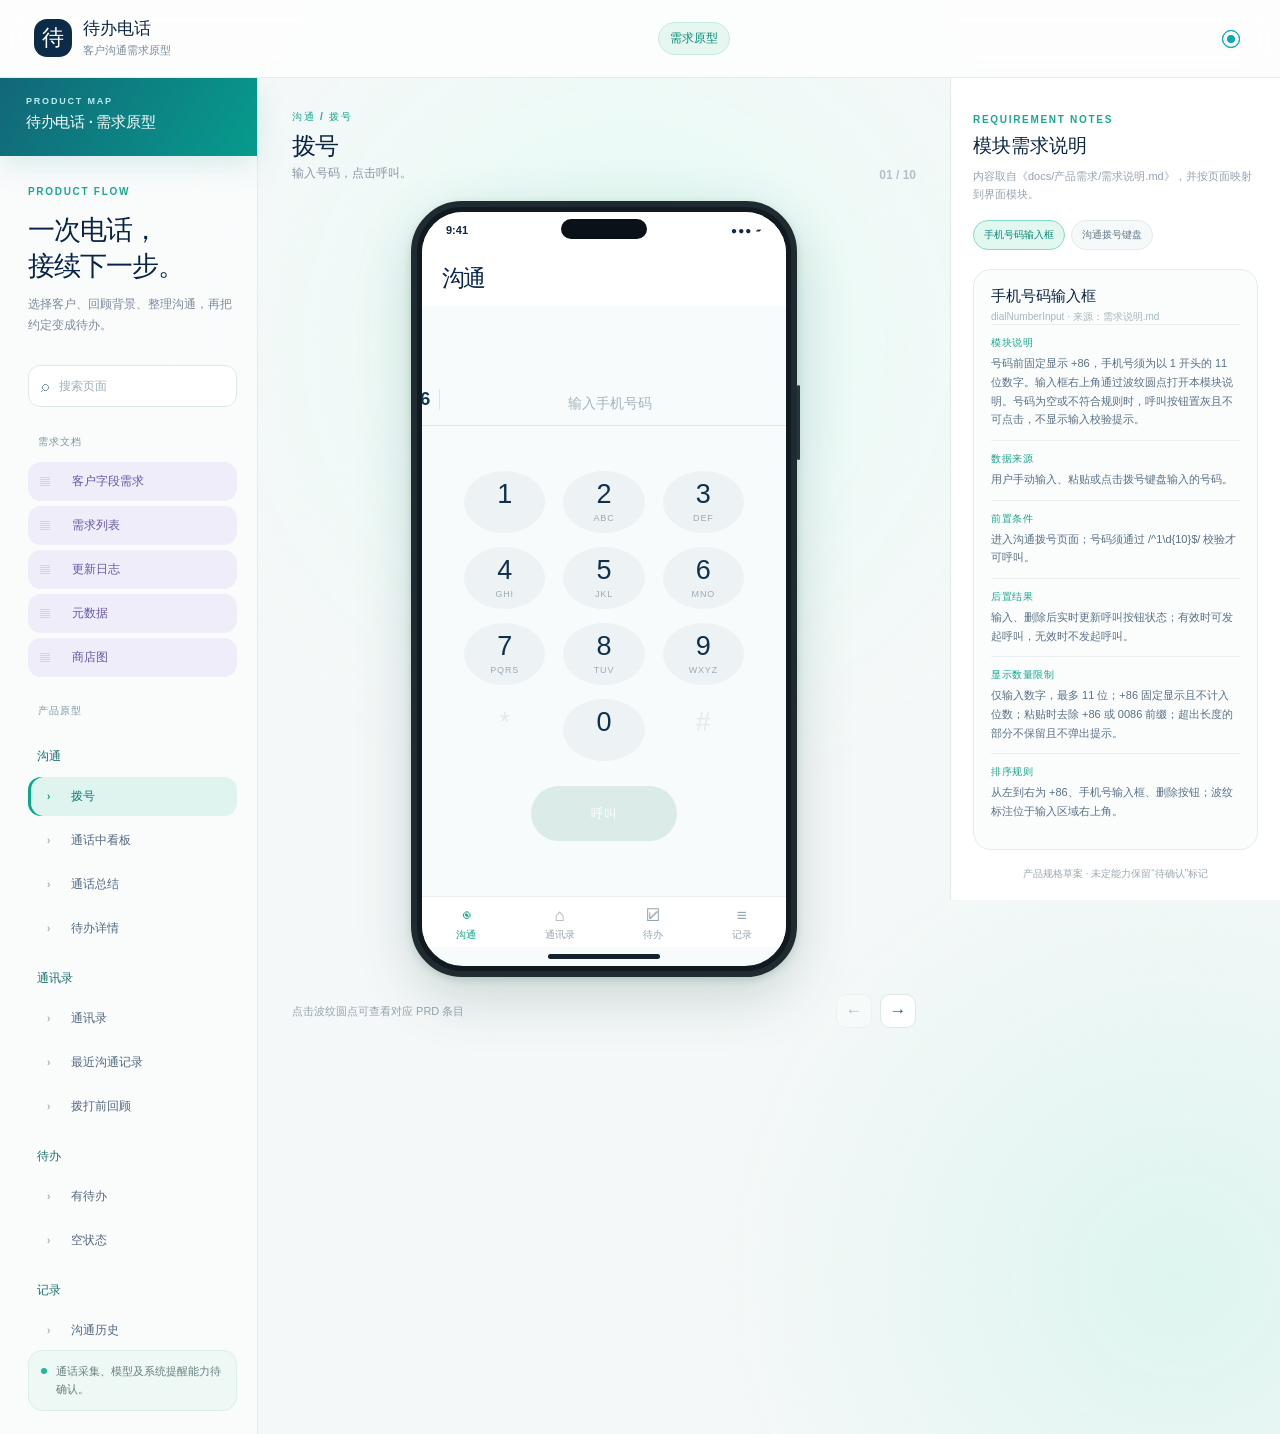
==== 原型/index.html @ 1d7d7f57 "创建待办电话需求文档与交互原型" ====
<!doctype html>
<html lang="zh-CN">
<head>
  <meta charset="utf-8">
  <meta name="viewport" content="width=device-width, initial-scale=1">
  <meta name="theme-color" content="#edf7f5">
  <title>待办电话 · 客户沟通需求原型</title>
  <link rel="stylesheet" href="styles.css">
</head>
<body>
  <div class="shell">
    <header class="workspace-header">
      <div class="brand-lockup"><span class="brand-mark" aria-hidden="true">待</span><div><strong>待办电话</strong><small>客户沟通需求原型</small></div></div>
      <div class="header-meta"><span class="meta-pill">需求原型</span></div>
      <button class="mobile-spec-toggle module-link" type="button" data-action="toggle-spec" aria-label="打开模块说明"><span class="annotation-dot" aria-hidden="true"></span></button>
    </header>

    <div class="workspace-grid">
      <aside class="journey" aria-label="原型导航">
        <div class="doc-brand"><span>PRODUCT MAP</span><strong>待办电话 · 需求原型</strong></div>
        <div class="journey-intro"><span class="eyebrow">PRODUCT FLOW</span><h1>一次电话，<br>接续下一步。</h1><p>选择客户、回顾背景、整理沟通，再把约定变成待办。</p></div>
        <nav id="journey-nav" class="journey-nav" aria-label="页面导航"></nav>
        <div class="journey-note"><span class="note-dot"></span><span>通话采集、模型及系统提醒能力待确认。</span></div>
      </aside>

      <main class="stage" id="main-content">
        <div class="stage-header"><div><span class="eyebrow" id="stage-kicker">沟通 / 拨号</span><h2 id="stage-title">拨号</h2><p id="stage-description">输入号码，点击呼叫。</p></div><span class="stage-counter" id="stage-counter">01 / 10</span></div>
        <div id="document-content" class="document-content" aria-live="polite"></div>
        <div class="phone-wrap"><div class="phone-frame"><div class="phone-screen"><div class="phone-status" aria-hidden="true"><span>9:41</span><span class="dynamic-island"></span><span class="status-icons">●●● ▰</span></div><div id="phone-content" class="phone-content"></div><div class="home-indicator" aria-hidden="true"></div></div></div></div>
        <div class="stage-foot"><span>点击波纹圆点可查看对应 PRD 条目</span><div><button type="button" class="stage-arrow" id="prev-page" aria-label="上一页">←</button><button type="button" class="stage-arrow" id="next-page" aria-label="下一页">→</button></div></div>
      </main>

      <aside class="spec-panel" id="spec-panel" aria-label="需求说明面板"><div class="spec-top"><div><span class="eyebrow">REQUIREMENT NOTES</span><h2>模块需求说明</h2></div><button type="button" class="spec-close" data-action="toggle-spec" aria-label="关闭需求说明">×</button></div><p class="spec-hint">内容取自《docs/产品需求/需求说明.md》，并按页面映射到界面模块。</p><div id="spec-module-list" class="spec-module-list"></div><div id="spec-detail" class="spec-detail"></div><div class="spec-footer">产品规格草案 · 未定能力保留“待确认”标记</div></aside>
    </div>
  </div>
  <div id="modal-root"></div>
  <div id="toast" class="toast" role="status" aria-live="polite"></div>
  <script src="requirements-data.js"></script>
  <script src="app.js"></script>
</body>
</html>
---- 原型/styles.css ----
:root{font-family:-apple-system,BlinkMacSystemFont,"PingFang SC","Hiragino Sans GB","Microsoft YaHei",sans-serif;color:#0b2444;background:#f4f8f8;font-synthesis:none}*{box-sizing:border-box}body{margin:0}button,input,textarea,select{font:inherit}button{cursor:pointer}button:focus-visible,input:focus-visible,textarea:focus-visible,select:focus-visible{outline:3px solid #79d8c4;outline-offset:2px}button:disabled{opacity:.35;cursor:not-allowed}.shell{min-height:100vh;background:radial-gradient(circle at 49% 24%,#dbf8f0 0,#eefaf7 19%,transparent 37%),radial-gradient(circle at 92% 89%,#def5ef 0,transparent 27%),#f5f8f8}.workspace-header{height:78px;display:flex;align-items:center;justify-content:space-between;padding:0 34px;border-bottom:1px solid #e3ecec;background:#ffffffbd;backdrop-filter:blur(16px)}.brand-lockup{display:flex;gap:11px;align-items:center}.brand-mark{display:grid;place-items:center;width:38px;height:38px;border-radius:13px;background:#0c2b48;color:#fff;font-size:22px;font-weight:800}.brand-lockup strong{display:block;font-size:17px;line-height:1.2}.brand-lockup small{display:block;margin-top:3px;color:#7b8a9b;font-size:11px}.header-meta{display:flex;align-items:center;gap:13px;color:#8d9aa8;font-size:12px}.meta-pill{border:1px solid #c5eadf;background:#e6f7f1;border-radius:100px;padding:7px 11px;color:#078c75;font-weight:700}.workspace-grid{display:grid;grid-template-columns:258px minmax(390px,1fr) 330px;min-height:calc(100vh - 78px)}.journey{display:flex;flex-direction:column;padding:35px 20px 23px 28px;border-right:1px solid #e3ecec;background:#ffffff91}.eyebrow{font-size:10px;letter-spacing:.17em;font-weight:800;color:#1aa891}.journey-intro h1{font-size:27px;line-height:1.32;letter-spacing:-.04em;margin:14px 0 10px;color:#082347}.journey-intro p{font-size:12px;line-height:1.7;color:#7c8b9a;margin:0 0 30px}.journey-nav{display:flex;flex-direction:column;gap:5px}.nav-group{margin:16px 12px 8px;font-size:10px;color:#9daab7;font-weight:800;letter-spacing:.11em}.nav-item{width:100%;border:0;background:transparent;border-radius:13px;color:#53687d;text-align:left;padding:11px 12px;display:flex;align-items:center;gap:12px;font-size:12px;font-weight:650}.nav-item:hover{background:#edf6f3}.nav-item.active{color:#087d6d;background:#dff4ee;box-shadow:inset 3px 0 #0ba88d}.nav-num{font-size:10px;color:#a4b2bc;width:20px}.nav-item.active .nav-num{color:#0b9a83}.journey-note{margin-top:auto;display:flex;align-items:flex-start;gap:9px;background:#eef8f5;border:1px solid #dcefe9;border-radius:14px;padding:12px;color:#657f7d;font-size:11px;line-height:1.6}.note-dot{flex:none;width:6px;height:6px;margin-top:5px;background:#20b69c;border-radius:50%}.stage{min-width:0;display:flex;flex-direction:column;align-items:center;padding:28px 18px 22px}.stage-header{width:min(100%,624px);display:flex;justify-content:space-between;align-items:flex-end;margin-bottom:19px}.stage-header h2{margin:6px 0 3px;font-size:24px;letter-spacing:-.03em}.stage-header p{margin:0;color:#8896a5;font-size:12px}.stage-counter{color:#b4c0c8;font-weight:750;font-size:12px}.phone-wrap{width:100%;display:flex;justify-content:center}.phone-frame{width:386px;height:776px;border:6px solid #202b31;border-radius:51px;padding:5px;background:#111a20;box-shadow:0 20px 56px #154e4230,0 3px 8px #173e3429;position:relative}.phone-frame:before{content:"";position:absolute;right:-9px;top:178px;width:3px;height:75px;border-radius:2px;background:#25353a}.phone-screen{height:100%;border-radius:41px;background:#f8fbfc;overflow:hidden;display:flex;flex-direction:column;position:relative}.phone-status{height:36px;flex:none;display:flex;align-items:center;justify-content:space-between;padding:0 24px;background:#fff;color:#122743;font-size:11px;font-weight:800}.dynamic-island{position:absolute;left:50%;top:7px;transform:translateX(-50%);width:86px;height:20px;border-radius:14px;background:#0b1118}.status-icons{letter-spacing:1px;font-size:10px}.phone-content{overflow:auto;scrollbar-width:none;flex:1}.phone-content::-webkit-scrollbar{display:none}.home-indicator{flex:none;width:112px;height:5px;background:#16222b;border-radius:6px;margin:7px auto 7px}.stage-foot{width:min(100%,624px);display:flex;justify-content:space-between;align-items:center;margin-top:17px;color:#95a4af;font-size:11px}.stage-foot>div{display:flex;gap:8px}.stage-arrow{width:36px;height:34px;border-radius:10px;border:1px solid #dce9e6;background:#fff;color:#1e695d;font-size:17px}.stage-arrow:hover{background:#e9f6f2}.spec-panel{height:calc(100vh - 78px);position:sticky;top:0;overflow:auto;padding:31px 22px 20px;border-left:1px solid #e1ece9;background:#fff}.spec-top{display:flex;justify-content:space-between;align-items:start}.spec-top h2{font-size:19px;margin:6px 0}.spec-close{display:none}.spec-hint{margin:3px 0 17px;font-size:11px;color:#95a2af;line-height:1.6}.spec-module-list{display:flex;flex-wrap:wrap;gap:6px;margin-bottom:19px}.spec-chip{border:1px solid #e3eceb;background:#f6f9f9;color:#64798b;border-radius:100px;padding:7px 10px;font-size:10px;font-weight:700}.spec-chip.active{border-color:#85dbca;background:#e3f7f1;color:#078873}.spec-detail{border:1px solid #e2eceb;border-radius:18px;padding:17px;background:#fbfdfd}.spec-detail h3{margin:0 0 4px;font-size:15px}.spec-key{font-size:10px;color:#a6b6bb}.spec-row{padding:11px 0;border-top:1px solid #eaf0ef}.spec-row:first-of-type{margin-top:12px}.spec-label{font-size:10px;letter-spacing:.05em;color:#18a48c;font-weight:800}.spec-value{font-size:11px;line-height:1.7;color:#597085;margin:4px 0 0}.spec-footer{font-size:10px;color:#9aa9b1;text-align:center;margin-top:17px}.mobile-spec-toggle{display:none}

/* Phone UI */
.app-header{display:flex;align-items:center;justify-content:space-between;padding:15px 20px 12px;background:#fff}.app-header h2{font-size:23px;letter-spacing:-.07em;margin:0;color:#09274a}.app-header .small-title{font-size:17px;letter-spacing:0}.head-actions{display:flex;align-items:center;gap:7px}.icon-button{display:grid;place-items:center;width:31px;height:31px;border-radius:50%;border:0;background:#f1f5f7;color:#163a53;font-size:16px}.back-button{border:0;background:transparent;color:#193853;padding:0 9px 0 0;font-size:24px;line-height:1}.app-body{padding:14px 16px 84px}.app-body.no-footer{padding-bottom:22px}.overline{color:#11a58e;font-size:10px;letter-spacing:.13em;font-weight:800}.page-title{margin:6px 0 5px;font-size:22px;line-height:1.25;letter-spacing:-.04em}.page-desc{font-size:11px;line-height:1.6;color:#8a9aa9;margin:0 0 17px}.card{background:#fff;border:1px solid #edf1f2;border-radius:18px;padding:15px;margin-bottom:11px;box-shadow:0 5px 17px #183a4c09}.card-tint{background:#e9f8f3;border-color:#d8f3e9}.card-blue{background:#eff6fb;border-color:#e0edf4}.card-dark{background:#0e2b46;border-color:#0e2b46;color:#fff}.card-title-row{display:flex;justify-content:space-between;align-items:center;gap:8px;margin-bottom:10px}.card-title{font-size:12px;font-weight:800;color:#12314e}.card-dark .card-title{color:#fff}.module-link{border:0;background:transparent;color:#0b9d85;font-size:10px;font-weight:750;padding:2px 0;white-space:nowrap}.card-dark .module-link{color:#7de4d0}.text-muted{color:#8798a7}.small{font-size:10px}.body-copy{font-size:11px;line-height:1.65;color:#4d6477}.body-copy p{margin:5px 0}.person-row{display:flex;align-items:center;gap:10px}.avatar{width:42px;height:42px;border-radius:15px;display:grid;place-items:center;background:#d9ecf7;color:#1c5671;font-size:17px;font-weight:800;flex:none}.avatar.mint{background:#d6f3e9;color:#068f79}.person-info{min-width:0;flex:1}.person-info strong{display:block;font-size:13px}.person-info span{display:block;color:#8e9eaa;font-size:10px;margin-top:4px}.tag-row{display:flex;gap:5px;flex-wrap:wrap;margin-top:11px}.tag{border-radius:6px;background:#edf6f5;color:#168f7e;padding:5px 7px;font-size:9px;font-weight:700}.tag.gray{background:#f1f4f6;color:#71859b}.tag.amber{background:#fff2e5;color:#b9722e}.tag.blue{background:#eaf3fb;color:#5080aa}.app-search{display:flex;align-items:center;gap:8px;border-radius:11px;background:#f0f4f6;padding:0 11px;height:37px;color:#8498a7;margin-bottom:15px}.app-search input{border:0;outline:0;background:transparent;min-width:0;width:100%;font-size:11px;color:#17314d}.section-label{font-size:10px;color:#96a8b3;font-weight:750;margin:18px 2px 8px}.list-button{width:100%;text-align:left;border:1px solid #edf1f2;background:#fff;padding:13px;border-radius:15px;margin-bottom:8px;display:flex;align-items:center;gap:10px;color:#0d2c48}.list-button:hover,.select-card:hover{border-color:#9ee2d5;background:#f5fcf9}.list-main{min-width:0;flex:1}.list-main strong{font-size:12px}.list-main small{display:block;margin-top:5px;color:#94a3af;font-size:10px}.chevron{color:#a0b1ba;font-size:18px}.bottom-bar{position:sticky;bottom:0;background:linear-gradient(180deg,#f8fbfc00 0,#f8fbfc 21%);padding:19px 16px 13px;margin-top:-70px}.primary-button{display:block;width:100%;border:0;border-radius:11px;background:#0aa88e;color:white;font-size:12px;font-weight:800;min-height:41px;box-shadow:0 7px 15px #0aa88e27}.primary-button:hover{background:#088e7a}.secondary-button{border:1px solid #cfe8e2;background:#f5fcf9;color:#088c77;border-radius:10px;padding:8px 12px;font-size:11px;font-weight:750}.ghost-button{border:0;background:transparent;color:#078e7a;padding:6px 0;font-size:10px;font-weight:750}.micro-button{border:1px solid #dcece8;background:#fff;border-radius:9px;padding:7px 9px;color:#178b78;font-size:10px;font-weight:750}.button-row{display:flex;gap:7px;margin-top:11px}.button-row>*{flex:1}.info-row{display:flex;justify-content:space-between;gap:12px;padding:7px 0;border-bottom:1px solid #f0f3f4;font-size:10px}.info-row:last-child{border-bottom:0}.info-row span:first-child{color:#9ba9b6}.info-row strong{font-weight:650;text-align:right}.quote{border-left:3px solid #59ccb7;background:#f4faf8;padding:10px 11px;border-radius:0 9px 9px 0;font-size:11px;line-height:1.6;color:#23475e;margin:8px 0}.source{font-size:9px;color:#7f9b9e;margin-top:6px}.bullet-list{list-style:none;padding:0;margin:5px 0}.bullet-list li{position:relative;padding-left:14px;margin:8px 0;color:#4a6376;font-size:11px;line-height:1.55}.bullet-list li:before{content:"";position:absolute;left:0;top:6px;width:5px;height:5px;border-radius:50%;background:#20af98}.step-label{display:inline-flex;gap:6px;align-items:center;border-radius:100px;background:#e6f6f0;color:#108c76;padding:6px 9px;font-size:10px;font-weight:750}.warning-note{padding:10px 12px;background:#fff8ec;color:#a16f3d;font-size:10px;line-height:1.65;border-radius:11px;margin:8px 0 12px}.light-note{padding:10px 12px;background:#edf6f5;color:#668481;font-size:10px;line-height:1.65;border-radius:11px;margin:8px 0 12px}.call-top{background:linear-gradient(155deg,#0c293f,#153e4d);color:#fff;padding:16px 19px 20px}.call-top .person-row{margin:12px 0 16px}.call-top .avatar{background:#58c9b4;color:#fff;border-radius:50%;width:48px;height:48px}.call-top .person-info span{color:#a8c9cf}.call-top .person-info strong{font-size:17px}.call-controls{display:flex;gap:9px}.call-control{flex:1;text-align:center;background:#ffffff1b;border:1px solid #ffffff22;border-radius:12px;padding:10px 2px;color:#fff;font-size:10px}.call-control strong{display:block;font-size:17px;margin-bottom:4px}.call-control.end{background:#e95958}.call-board{margin-top:-9px;border-radius:20px 20px 0 0;background:#f8fbfc;position:relative;padding-top:14px}.board-grip{width:34px;height:4px;border-radius:5px;background:#c2d1d4;margin:0 auto 14px}.tab-row{display:flex;border-bottom:1px solid #edf2f3;background:#fff;padding:0 12px}.tab-button{flex:1;border:0;background:transparent;padding:11px 4px;color:#8a9aab;font-size:10px;font-weight:700;white-space:nowrap}.tab-button.active{color:#0c9a83;box-shadow:inset 0 -2px #0aa88e}.transcript-line{display:flex;gap:9px;padding:9px 0;border-bottom:1px solid #f0f3f4;font-size:10px;line-height:1.55;color:#536d7d}.transcript-line:last-child{border-bottom:0}.timestamp{color:#14a58c;min-width:30px;font-size:9px}.speaker{font-weight:800;color:#0c3150}.mini-timeline{display:flex;gap:4px;align-items:center;justify-content:space-between;margin:14px 0}.mini-timeline>span{width:31%;text-align:center;position:relative;font-size:9px;color:#7e929b}.mini-timeline>span:before{content:"";display:block;margin:0 auto 5px;width:11px;height:11px;border-radius:50%;background:#24b699;box-shadow:0 0 0 4px #e4f6ef}.mini-timeline>span:nth-child(2):before{background:#ebb06b;box-shadow:0 0 0 4px #fff5e9}.progress-track{height:4px;background:#dce9e7;border-radius:100px;position:relative;margin:13px 15px -19px}.progress-track:before{content:"";position:absolute;width:64%;height:100%;background:#65cebb;border-radius:100px}.check-circle{width:20px;height:20px;flex:none;border:2px solid #c5d4da;border-radius:50%;display:grid;place-items:center;font-size:12px;color:#fff}.check-circle.done{border-color:#0ba98e;background:#0ba98e}.task-row{display:flex;align-items:flex-start;gap:8px;padding:9px 0;border-bottom:1px solid #edf2f2}.task-row:last-child{border-bottom:0}.task-row strong{font-size:11px}.task-row small{display:block;color:#98a8af;font-size:9px;margin-top:4px}.task-row button{border:0;background:transparent;text-align:left;padding:0;flex:1;color:#12314e}.task-row.complete strong{text-decoration:line-through;color:#94a5aa}.select-card{display:block;width:100%;text-align:left;border:1px solid #e6eeee;background:#fff;border-radius:14px;padding:13px;margin-bottom:8px;color:#163651}.select-card.selected{border-color:#27b59c;background:#edfaf5}.select-card strong{display:block;font-size:12px}.select-card span{display:block;margin-top:5px;color:#91a2ae;font-size:10px;line-height:1.5}.field-label{display:block;color:#6e8395;font-size:10px;font-weight:750;margin:11px 0 5px}.input-field{width:100%;border:1px solid #dbe9e7;background:#fff;border-radius:9px;padding:9px;font-size:11px;color:#15354d;resize:vertical}.empty-state{text-align:center;padding:24px 13px;color:#90a1ac;font-size:11px}.empty-state strong{display:block;color:#315267;font-size:12px;margin-bottom:5px}.empty-state .empty-icon{display:block;font-size:26px;color:#62c8b5;margin-bottom:7px}.record-date{color:#869ca9;font-size:10px;margin:14px 0 7px}.record-card{cursor:pointer}.record-card:hover{border-color:#a1dfd3}.record-card p{font-size:11px;line-height:1.6;color:#456176;margin:9px 0 2px}.compact-row{display:flex;align-items:center;justify-content:space-between;gap:6px}.stepper{display:flex;justify-content:space-between;position:relative;margin:16px 0 11px}.stepper:before{content:"";position:absolute;top:8px;left:14px;right:14px;height:2px;background:#dcebe8}.stepper span{position:relative;z-index:1;text-align:center;width:20%;font-size:8px;color:#93a4b0}.stepper i{display:block;width:16px;height:16px;border-radius:50%;background:#dce7e8;margin:0 auto 6px;border:3px solid white;box-shadow:0 0 0 1px #dce7e8}.stepper .passed i{background:#12ad94;box-shadow:0 0 0 1px #12ad94}.stepper .current{color:#0f8e7a;font-weight:800}.stepper .current i{background:#fff;box-shadow:0 0 0 2px #12ad94}.privacy-check{display:flex;align-items:flex-start;gap:8px;font-size:10px;line-height:1.55;color:#4c6574}.privacy-check input{accent-color:#0aa88e;margin-top:1px}.mini-link{color:#159d86;text-decoration:none}.app-footer-tabs{display:flex;justify-content:space-around;background:#fff;border-top:1px solid #ebeff0;padding:8px 0 4px}.app-footer-tabs button{border:0;background:transparent;color:#96a6b1;font-size:10px;font-weight:700}.app-footer-tabs button.active{color:#0e9f87}.app-footer-tabs span{display:block;font-size:17px;margin-bottom:2px}.phone-screen.with-tabs .phone-content{display:flex;flex-direction:column}.phone-screen.with-tabs .phone-content>.app-body{flex:1;overflow:auto}.modal-backdrop{position:fixed;inset:0;background:#07243788;display:grid;place-items:center;z-index:20;padding:20px}.modal{width:min(420px,100%);background:white;border-radius:20px;padding:22px;box-shadow:0 20px 60px #08294533}.modal h2{font-size:17px;margin:0 0 5px}.modal p{font-size:11px;line-height:1.6;color:#8296a2}.modal-actions{display:flex;gap:9px;margin-top:17px}.modal-actions>*{flex:1}.toast{position:fixed;bottom:26px;left:50%;transform:translate(-50%,15px);background:#10344b;color:#fff;border-radius:10px;padding:11px 16px;font-size:12px;opacity:0;pointer-events:none;transition:.2s;z-index:30}.toast.show{opacity:1;transform:translate(-50%,0)}
@media(max-width:1180px){.workspace-grid{grid-template-columns:218px minmax(390px,1fr)}.spec-panel{position:fixed;z-index:10;right:0;top:78px;width:min(370px,100vw);box-shadow:-15px 0 45px #0b33401a;transform:translateX(102%);transition:transform .25s}.spec-panel.open{transform:translateX(0)}.spec-close,.mobile-spec-toggle{display:block}.spec-close{border:0;background:#eef7f4;border-radius:8px;color:#0c8d77;width:27px;height:27px;font-size:19px}.mobile-spec-toggle{border:1px solid #d4ebe4;background:#e9f8f2;color:#0c8d78;border-radius:9px;padding:8px 10px;font-size:11px;font-weight:700}.header-meta{margin-left:auto;margin-right:15px}}@media(max-width:720px){.workspace-header{height:60px;padding:0 13px}.brand-lockup small{display:none}.header-meta{display:none}.workspace-grid{display:flex;flex-direction:column}.journey{padding:10px 12px 3px;border-right:0;border-bottom:1px solid #e5efec}.journey-intro,.journey-note,.nav-group{display:none}.journey-nav{flex-direction:row;overflow-x:auto;scrollbar-width:none;gap:5px}.journey-nav::-webkit-scrollbar{display:none}.nav-item{width:auto;flex:none;padding:8px 10px;white-space:nowrap;font-size:10px}.nav-num{display:none}.stage{padding:14px 5px 20px}.stage-header{width:min(100%,386px);padding:0 10px;margin-bottom:12px}.stage-header h2{font-size:18px}.stage-header p{display:none}.stage-counter{font-size:10px}.phone-frame{width:min(386px,100vw - 12px);height:min(776px,calc(100dvh - 161px));min-height:530px}.stage-foot{width:min(100%,386px);padding:0 10px}.stage-foot span{display:none}.spec-panel{top:60px;height:calc(100vh - 60px)}.phone-status{height:31px}.app-body{padding-bottom:75px}}
.phone-content.tabbed{display:flex;flex-direction:column}.phone-content.tabbed>.app-body{flex:1;overflow:auto;padding-bottom:18px}.phone-content.tabbed>.app-footer-tabs{flex:none}
.dial-body{padding-top:15px;text-align:center}.dial-body .overline,.dial-body .page-title,.dial-body .page-desc{text-align:left}.dial-body .page-desc{margin-bottom:12px}.dial-contact{display:flex;align-items:center;gap:9px;width:100%;padding:9px 11px;border:1px solid #e0eeea;border-radius:13px;background:#fff;color:#0d2c48;text-align:left}.dial-contact .avatar{width:36px;height:36px;border-radius:50%;font-size:14px}.dial-contact:hover{border-color:#8adacb;background:#f4fbf8}.dial-number-box{display:flex;align-items:center;gap:6px;border-bottom:1px solid #dbe9e6;margin:8px 9px 0;padding:5px 5px 3px}.dial-number-box input{min-width:0;flex:1;text-align:center;border:0;outline:0;background:transparent;color:#0b2c49;font-size:22px;font-weight:750;letter-spacing:.06em;height:39px}.dial-number-box input::placeholder{font-size:14px;font-weight:500;letter-spacing:0;color:#a5b5bd}.dial-delete{border:0;background:transparent;color:#8aa5aa;font-size:20px;width:29px}.dial-match{height:24px;display:grid;place-items:center;color:#77928e;font-size:10px}.dial-pad{display:grid;grid-template-columns:repeat(3,1fr);gap:6px;width:min(244px,100%);margin:2px auto 9px}.dial-key{height:46px;border:0;border-radius:12px;background:#fff;color:#10314d;box-shadow:0 2px 8px #123c4509}.dial-key:hover,.dial-key:active{background:#e7f7f1}.dial-key strong{display:block;font-size:19px;line-height:1.05}.dial-key small{display:block;letter-spacing:.09em;font-size:7px;color:#9cabb4;line-height:1.25;margin-top:2px}.dial-call{height:48px;min-width:120px;padding:0 24px;border:0;border-radius:100px;background:#0ba98f;color:#fff;font-size:13px;font-weight:800;box-shadow:0 8px 18px #0ba98e30}.dial-call:hover{background:#078e79}.call-state-row{display:flex;align-items:center;justify-content:space-between}.call-active{display:flex;align-items:center;gap:6px;color:#b6eadf;font-size:10px;font-weight:750}.call-active i{width:6px;height:6px;border-radius:50%;background:#43d6a8;box-shadow:0 0 0 3px #43d6a822}.call-duration{display:flex;align-items:baseline;gap:10px;color:#a9cad0;font-size:10px;margin:0 0 12px 58px}.call-duration strong{color:#fff;font-size:18px;font-variant-numeric:tabular-nums;letter-spacing:.03em}.call-controls{gap:6px}.call-control{min-height:53px;padding:8px 2px;display:flex;flex-direction:column;align-items:center;justify-content:center;gap:4px}.call-control strong{display:block;font-size:10px;margin:0}.call-control span{font-size:8px;color:#b8d2d8}.call-control.is-on{background:#e8faf5;color:#087d6b}.call-control.is-on span{color:#328b7b}.call-control.end{background:#e95357;border-color:#e95357}.call-control.end span{color:#fff}.call-keypad-modal .dial-pad{width:min(240px,100%);margin:15px auto}.call-keypad-modal .dial-key{height:42px;border:1px solid #ecf2f1}.incall-digit-display{text-align:center;border:1px solid #e3eceb;border-radius:10px;padding:11px;font-size:19px;font-weight:700;color:#14354e;min-height:47px}
.call-top .module-link{color:#8cebd6}
.shell:has(.document-mode) .mobile-spec-toggle{display:none}

/* Requirements and history document views */
.doc-brand{display:flex;flex-direction:column;gap:7px;margin:-35px -20px 25px -28px;padding:18px 26px 19px;min-height:78px;background:linear-gradient(120deg,#126778,#079b8d);color:#fff;box-shadow:0 10px 28px #0a7b7d20}.doc-brand span{font-size:9px;font-weight:800;letter-spacing:.2em;color:#b8eeee}.doc-brand strong{font-size:15px;letter-spacing:-.02em}.nav-search{display:flex;align-items:center;gap:8px;min-height:42px;margin:0 0 14px;padding:0 12px;border:1px solid #e0e9ea;border-radius:12px;background:#fff;color:#81a0aa}.nav-search input{width:100%;min-width:0;border:0;outline:0;background:transparent;color:#183b4b;font-size:12px}.nav-search input::placeholder{color:#9eb2b9}.nav-doc-heading,.nav-flow-heading{margin:9px 10px 8px;color:#7e97a0;font-size:10px;font-weight:800;letter-spacing:.11em}.nav-flow-heading{margin-top:22px}.doc-nav-item{background:#f0edfb;color:#6557a6}.doc-nav-item:hover{background:#e9e3fa}.doc-nav-item.active{background:#e1f5f1;color:#087d78}.nav-no-results{padding:15px 10px;color:#849aa3;font-size:11px}.document-content{display:none}.workspace-grid.document-mode{grid-template-columns:258px minmax(0,1fr);background:radial-gradient(circle at 42% 4%,#d9f3f0,transparent 42%),#eaf6f5}.workspace-grid.document-mode .journey{padding-top:35px;background:#f7fcfb}.workspace-grid.document-mode .journey-intro,.workspace-grid.document-mode .journey-note,.workspace-grid.document-mode .stage-header,.workspace-grid.document-mode .phone-wrap,.workspace-grid.document-mode .stage-foot,.workspace-grid.document-mode .spec-panel{display:none}.workspace-grid.document-mode .stage{display:block;padding:22px 22px 28px;min-width:0}.workspace-grid.document-mode .document-content{display:block;width:100%;min-height:calc(100vh - 128px)}.doc-card{width:100%;min-height:calc(100vh - 122px);padding:39px 39px 34px;border:1px solid #edf2f1;border-radius:28px;background:#fff;box-shadow:0 15px 42px #1d667613}.doc-eyebrow{color:#007e8c;font-size:11px;font-weight:850;letter-spacing:.16em}.doc-card h1{margin:10px 0 9px;color:#11323b;font-size:31px;line-height:1.2;letter-spacing:-.04em}.doc-lead{margin:0;color:#6d8791;font-size:14px;line-height:1.65}.doc-badges{display:flex;flex-wrap:wrap;gap:8px;margin:25px 0 22px}.doc-badges span{padding:7px 11px;border-radius:100px;background:#e5f5f5;color:#067b88;font-size:11px;font-weight:800}.doc-toolbar{display:flex;justify-content:space-between;align-items:center;gap:12px;margin:28px 0 12px}.doc-search{display:flex;align-items:center;gap:8px;width:min(365px,100%);height:39px;padding:0 11px;border:1px solid #dce9e9;border-radius:10px;color:#7b9aa3;background:#fff}.doc-search input{min-width:0;width:100%;border:0;outline:0;color:#183744;background:transparent;font-size:12px}.doc-filter-label{display:flex;align-items:center;gap:8px;color:#67818a;font-size:11px;font-weight:700;white-space:nowrap}.doc-filter-label select{min-width:116px;padding:8px 26px 8px 10px;border:1px solid #dce9e9;border-radius:9px;background:#f8fbfb;color:#164652;font-size:11px}.doc-result-count{margin:0 0 9px;color:#91a5aa;font-size:10px}.doc-table-wrap{width:100%;overflow:auto;border:1px solid #e0e9e9;border-radius:20px;box-shadow:0 10px 27px #123f4d08}.doc-table{width:100%;border-collapse:collapse;text-align:left;min-width:960px;table-layout:fixed}.doc-table th{padding:16px 14px;background:#f0f7f7;color:#57757d;font-size:11px;font-weight:800;white-space:nowrap}.doc-table td{padding:16px 14px;border-top:1px solid #e9eff0;color:#38525c;font-size:12px;line-height:1.55;vertical-align:middle}.doc-table tbody tr:hover{background:#f8fcfb}.doc-table th:nth-child(1),.doc-table td:nth-child(1){width:7%}.doc-table th:nth-child(2),.doc-table td:nth-child(2){width:24%}.doc-table th:nth-child(3),.doc-table td:nth-child(3){width:45%}.doc-table th:nth-child(4),.doc-table td:nth-child(4){width:12%}.doc-table th:nth-child(5),.doc-table td:nth-child(5){width:12%}.doc-index{color:#8fa6ac!important;font-variant-numeric:tabular-nums}.doc-name strong{display:block;color:#183b46;font-weight:800}.doc-name small{display:block;margin-top:4px;color:#9baeb2;font-size:10px}.doc-description{color:#465d65!important}.doc-category{display:inline-block;padding:5px 7px;border-radius:7px;background:#f0f6f5;color:#537f7c;font-size:10px;font-weight:700;white-space:nowrap}.doc-row-link{border:0;background:transparent;padding:5px 0;color:#008c81;font-size:11px;font-weight:800;white-space:nowrap}.doc-row-link:hover{text-decoration:underline}.doc-muted,.doc-empty{color:#9aabb0!important}.doc-empty{text-align:center;padding:32px!important}.doc-footnote{margin:15px 2px 0;color:#98a9af;font-size:10px;line-height:1.6}.changelog-table th:nth-child(1),.changelog-table td:nth-child(1){width:14%}.changelog-table th:nth-child(2),.changelog-table td:nth-child(2){width:14%}.changelog-table th:nth-child(3),.changelog-table td:nth-child(3){width:10%}.changelog-table th:nth-child(4),.changelog-table td:nth-child(4){width:43%}.changelog-table th:nth-child(5),.changelog-table td:nth-child(5){width:19%}.doc-date{font-variant-numeric:tabular-nums}.doc-version{color:#007f8b!important;font-weight:800}.doc-type{display:inline-block;padding:5px 8px;border-radius:100px;font-size:10px;font-weight:800}.doc-type.added{background:#eee9ff;color:#7657bb}.doc-type.changed{background:#e7f5f2;color:#158677}.doc-related{color:#68828b!important}
@media(max-width:1180px){.workspace-grid.document-mode{grid-template-columns:218px minmax(0,1fr)}.doc-card{padding:30px 27px}}
@media(max-width:720px){.doc-brand,.nav-search,.nav-doc-heading,.nav-flow-heading,.nav-no-results{display:none}.workspace-grid.document-mode{display:flex;flex-direction:column}.workspace-grid.document-mode .journey{padding:10px 12px 3px}.workspace-grid.document-mode .stage{padding:14px 10px 24px}.workspace-grid.document-mode .document-content{min-height:0}.doc-card{min-height:calc(100vh - 120px);padding:25px 18px 30px;border-radius:20px}.doc-card h1{font-size:25px}.doc-lead{font-size:12px}.doc-badges{margin:20px 0}.doc-toolbar{align-items:stretch;flex-direction:column;margin-top:21px}.doc-search{width:100%}.doc-filter-label{justify-content:space-between}.doc-table{min-width:720px}.doc-table th,.doc-table td{padding:12px 11px}.doc-table-wrap{border-radius:13px}}
@media(prefers-reduced-motion:reduce){*{scroll-behavior:auto!important;transition:none!important;animation:none!important}}

/* Communication tab: focused dial keypad */
.dial-body{display:flex;flex-direction:column;justify-content:center;align-items:center;padding:22px 22px 28px!important}.dial-body .dial-number-box{width:100%;margin:0 0 27px;min-height:54px}.dial-body .dial-pad{width:min(280px,100%);gap:14px 18px;margin:0 auto}.dial-body .dial-key{height:62px;border-radius:50%;box-shadow:none;background:#edf3f4}.dial-body .dial-key strong{font-size:27px;font-weight:500}.dial-body .dial-key small{font-size:9px;margin-top:4px}.dial-body .dial-call{margin:25px auto 0;height:55px;min-width:146px}.dial-body .dial-number-box input{font-size:25px}
@media(max-width:720px){.dial-body{padding:16px 25px 20px!important}.dial-body .dial-pad{gap:10px 18px}.dial-body .dial-key{height:55px}.dial-body .dial-number-box{margin-bottom:18px}.dial-body .dial-call{margin-top:18px}}

.contacts-tabs{flex:none}.contacts-tabs .tab-button{font-size:12px;padding:14px 5px}.contacts-tabs .tab-button.active{font-weight:800}

.metadata-top{display:flex;justify-content:space-between;align-items:center;gap:18px;margin-bottom:16px}.metadata-actions{display:flex;align-items:center;gap:16px}.metadata-actions a{color:#008c81;text-decoration:none;font-size:11px;font-weight:700}.metadata-actions a:hover{text-decoration:underline}.markdown-content{color:#38525c;font-size:14px;line-height:1.9;overflow-wrap:anywhere}.markdown-content h1{margin:12px 0 28px}.markdown-content h2{margin:32px 0 13px;padding-top:24px;border-top:1px solid #e4efed;font-size:19px;color:#123b43;line-height:1.5}.markdown-content h3{margin:26px 0 10px;font-size:15px;color:#127c76}.markdown-content p{margin:12px 0;white-space:pre-line}.markdown-content ul,.markdown-content ol{padding-left:23px;margin:12px 0}.markdown-content li{padding-left:4px;margin:11px 0}.markdown-content li::marker{color:#0c9d8d}.markdown-content strong{color:#183c44;font-weight:750}.metadata-retry{margin-top:20px}@media(max-width:720px){.metadata-top{align-items:flex-start;flex-direction:column}.metadata-actions{width:100%;justify-content:space-between}.markdown-content{font-size:13px}.markdown-content h2{font-size:17px;margin-top:24px;padding-top:20px}}

.store-card .metadata-top{margin-bottom:0}.store-section{margin-top:35px}.store-section-heading{display:flex;align-items:center;gap:10px;margin-bottom:17px}.store-section-heading h2{margin:0;font-size:19px;color:#183c44}.store-section-heading span{font-size:10px;color:#078b7e;background:#e5f5ef;padding:5px 8px;border-radius:100px}.store-grid{display:grid;grid-template-columns:repeat(3,minmax(0,1fr));gap:22px 18px}.store-image{margin:0;min-width:0}.store-image-button{position:relative;display:block;width:100%;border:1px solid #e0ebe8;border-radius:16px;padding:0;overflow:hidden;background:#f1f7f5;transition:box-shadow .2s}.store-image-button:hover{box-shadow:0 8px 22px #12665720}.store-image img{display:block;width:100%;height:auto}.store-image figcaption{padding:11px 3px;color:#506f79;font-size:12px;font-weight:700}.store-overview{grid-column:1/-1;order:-1}.store-zoom{position:absolute;right:9px;bottom:9px;padding:7px 9px;border-radius:8px;background:#ffffffed;color:#157e75;font-size:10px;font-weight:750;box-shadow:0 2px 12px #143f4d10}.store-preview-backdrop{z-index:25;padding:20px;background:#08242ee6}.store-preview{display:flex;flex-direction:column;width:min(1200px,100%);max-height:92dvh;min-height:0;padding:17px;border-radius:18px;background:#f8fcfb;box-shadow:0 16px 60px #0005}.store-preview-heading{display:flex;justify-content:space-between;align-items:center;gap:12px;flex:none;margin-bottom:14px}.store-preview-heading h2{font-size:14px;margin:0;color:#173d45}.store-preview-heading>div{display:flex;align-items:center;gap:13px}.store-preview-heading a{color:#078d7e;text-decoration:none;font-size:11px;white-space:nowrap}.store-preview>img{display:block;max-width:100%;min-height:0;object-fit:contain}@media(max-width:1180px){.store-grid{grid-template-columns:repeat(2,minmax(0,1fr))}}@media(max-width:720px){.store-grid{gap:18px 12px}.store-image-button{border-radius:11px}.store-image figcaption{font-size:10px;line-height:1.5}.store-zoom{font-size:9px;padding:5px 6px;right:5px;bottom:5px}.store-section{margin-top:27px}.store-preview-backdrop{padding:10px}.store-preview{padding:12px}.store-preview-heading h2{font-size:12px}.store-preview-heading>div{gap:7px}}

.nav-tab-heading{margin:17px 9px 7px;color:#1b716b;font-size:12px;letter-spacing:0}.nav-child{padding-left:19px}.nav-child .nav-num{width:12px;color:#97b5b0}@media(max-width:720px){.nav-child{padding-left:10px}}

.doc-tabs{display:flex;gap:6px;border-bottom:1px solid #deebe8;margin:18px 0 25px;overflow:auto}.doc-tab{display:flex;align-items:center;gap:8px;flex:none;border:0;background:transparent;padding:13px 18px;color:#7d929b;font-size:13px;font-weight:750;box-shadow:inset 0 -2px transparent}.doc-tab.active{color:#008d7b;box-shadow:inset 0 -2px #0aa88e;background:#f2faf7}.doc-tab span{padding:2px 6px;border-radius:100px;background:#e8f2ef;font-size:10px}.store-tab-grid{margin-top:22px}.metadata-card #metadata-panel .markdown-content h1{font-size:22px;margin:0 0 20px}@media(max-width:720px){.doc-tab{padding:12px 14px;font-size:12px}.metadata-card #metadata-panel .markdown-content h1{font-size:19px}}

.changelog-table th:nth-child(1),.changelog-table td:nth-child(1){width:14%}.changelog-table th:nth-child(2),.changelog-table td:nth-child(2){width:10%}.changelog-table th:nth-child(3),.changelog-table td:nth-child(3){width:43%}.changelog-table th:nth-child(4),.changelog-table td:nth-child(4){width:19%}.changelog-table th:nth-child(5),.changelog-table td:nth-child(5){width:14%}

.information-content{font-size:13px;line-height:1.8;color:#59747d;overflow-wrap:anywhere}.information-content>h1{margin-bottom:15px}.information-content>p{margin-bottom:30px}.ia-section{margin:25px 0;padding:22px 24px;border:1px solid #e0ece9;border-radius:17px;background:#fbfdfc}.ia-section h2{font-size:18px;margin:0 0 18px;color:#163f45}.ia-section p{margin:12px 0}.ia-tree ul{list-style:none;margin:0;padding-left:23px}.ia-tree>ul{padding-left:0}.ia-tree li{position:relative;padding:5px 0 5px 15px;border-left:1px solid #cfe4df}.ia-tree li:before{content:"";position:absolute;left:0;top:20px;width:10px;border-top:1px solid #cfe4df}.ia-tree summary{cursor:pointer;color:#31575f;padding:2px 0;line-height:1.8}.ia-tree summary strong{font-weight:800;color:#0c7d70}.ia-tree .ia-leaf{padding:2px 0;color:#6c858d}.ia-tree code,.information-content p code{background:#edf3f2;border-radius:5px;padding:2px 5px;color:#567579;font-size:10px;word-break:break-word}.ia-page-link{display:inline-flex;align-items:center;gap:8px;max-width:100%;border:0;background:#e9f5f0;padding:4px 9px;border-radius:7px;color:#087f70;font-size:12px;font-weight:750;text-align:left}.ia-page-link:hover{background:#d9efe7}.ia-page-link span{color:#69aa9b;font-size:10px}@media(max-width:720px){.ia-section{padding:17px 12px}.ia-tree ul{padding-left:13px}.ia-tree li{padding-left:10px}.ia-tree li:before{width:6px}.information-content{font-size:12px}.ia-section h2{font-size:16px}}

.fields-table-wrap{overflow:auto;width:100%;border:1px solid #e0eae8;border-radius:13px;margin:18px 0 28px}.fields-table{border-collapse:collapse;width:100%;min-width:960px;table-layout:fixed;text-align:left;font-size:12px;line-height:1.8}.fields-table th{background:#edf6f3;color:#317366;font-size:11px;font-weight:800;padding:13px 14px}.fields-table td{padding:14px;border-top:1px solid #e6eeeb;vertical-align:top;color:#58717b}.fields-table th:nth-child(1){width:14%}.fields-table th:nth-child(2){width:13%}.fields-table th:nth-child(3){width:12%}.fields-table th:nth-child(4){width:16%}.fields-table th:nth-child(5){width:30%}.fields-table th:nth-child(6){width:15%}.fields-table td:first-child{font-weight:750;color:#254e58}.fields-table tbody tr:hover{background:#f6fbf8}.customer-fields-content h2{margin-top:40px}.customer-fields-content>p:first-of-type{color:#6a858d;font-size:13px;padding:15px;background:#f2f8f5;border-radius:11px}.customer-fields-content code{background:#edf4f1;padding:2px 5px;border-radius:4px;font-size:11px}

.task-row button.check-circle{flex:none;width:20px;height:20px;border:2px solid #c5d4da;border-radius:50%;display:grid;place-items:center;padding:0;text-align:center;color:#fff;background:#fff}.task-row button.check-circle.done{border-color:#0ba98e;background:#0ba98e}

.call-top .person-info strong{overflow-wrap:anywhere}.call-top .call-duration{flex:none;margin:0 0 0 8px;align-self:center}.call-top .call-duration strong{font-size:21px}.call-top .call-controls{justify-content:space-evenly;gap:24px;padding:3px 12px 4px}.call-top .call-control{flex:none;width:54px;height:54px;min-height:54px;padding:0;border-radius:50%;display:grid;place-items:center;background:#ffffff20;border:1px solid #ffffff30;color:#fff}.call-top .call-control.is-on{background:#e8faf5;border-color:#e8faf5;color:#087d6b}.call-top .call-control.end{background:#e95357;border-color:#e95357}.call-top .call-control:focus-visible{outline:3px solid #8ce8d5;outline-offset:3px}

.changelog-table th:nth-child(1),.changelog-table td:nth-child(1){width:18%}.changelog-table th:nth-child(2),.changelog-table td:nth-child(2){width:12%}.changelog-table th:nth-child(3),.changelog-table td:nth-child(3){width:52%}.changelog-table th:nth-child(4),.changelog-table td:nth-child(4){width:18%}

.dial-country{flex:none;color:#173b52;font-size:18px;font-weight:650;padding-right:9px;border-right:1px solid #dbe9e6}.dial-number-box input{font-size:20px;letter-spacing:.025em}.dial-validation{min-height:30px;padding:7px 0 3px;color:#8a9fa7;font-size:10px}.dial-validation.invalid{color:#d56854}.dial-call:disabled{background:#a6cec5;box-shadow:none;cursor:not-allowed}.dial-key:disabled{color:#becad0;background:transparent;box-shadow:none;cursor:default}

/* 模块说明入口：波纹圆点 */
.card[data-module-card]{position:relative}.card[data-module-card]>.card-title-row{padding-right:22px;min-height:18px}.card[data-module-card]>.card-title-row>.module-link{position:absolute;top:6px;right:6px}
.module-link{position:relative;display:inline-grid;place-items:center;width:30px;height:30px;flex:none;padding:0;border:0;border-radius:50%;background:transparent;cursor:pointer;color:#09a9b4;isolation:isolate}
.annotation-dot{position:relative;display:block;width:12px;height:12px;border:2px solid #fff;border-radius:50%;background:currentColor;box-shadow:0 2px 5px #086a7426}
.annotation-dot::before,.annotation-dot::after{content:"";position:absolute;inset:-5px;border:1px solid currentColor;border-radius:50%;animation:annotation-ripple 2.4s ease-out infinite;pointer-events:none}.annotation-dot::after{animation-delay:1.2s}
.module-link[aria-pressed="true"]{color:#4787ff}.module-link:hover{color:#4787ff;background:#4787ff0d}.module-link:focus-visible{outline:2px solid #4787ff;outline-offset:2px}.call-top .module-link,.card-dark .module-link{color:#3bd3c6}.call-top .module-link[aria-pressed="true"],.card-dark .module-link[aria-pressed="true"]{color:#78a7ff}
@keyframes annotation-ripple{0%{transform:scale(.65);opacity:.55}80%,100%{transform:scale(1.65);opacity:0}}
@media(prefers-reduced-motion:reduce){.annotation-dot::before,.annotation-dot::after{animation:none;opacity:.2}.annotation-dot::after{display:none}}

.dial-input-region{position:relative;padding-top:17px;margin-bottom:18px}.dial-input-region>.module-link{position:absolute;top:-5px;right:0}
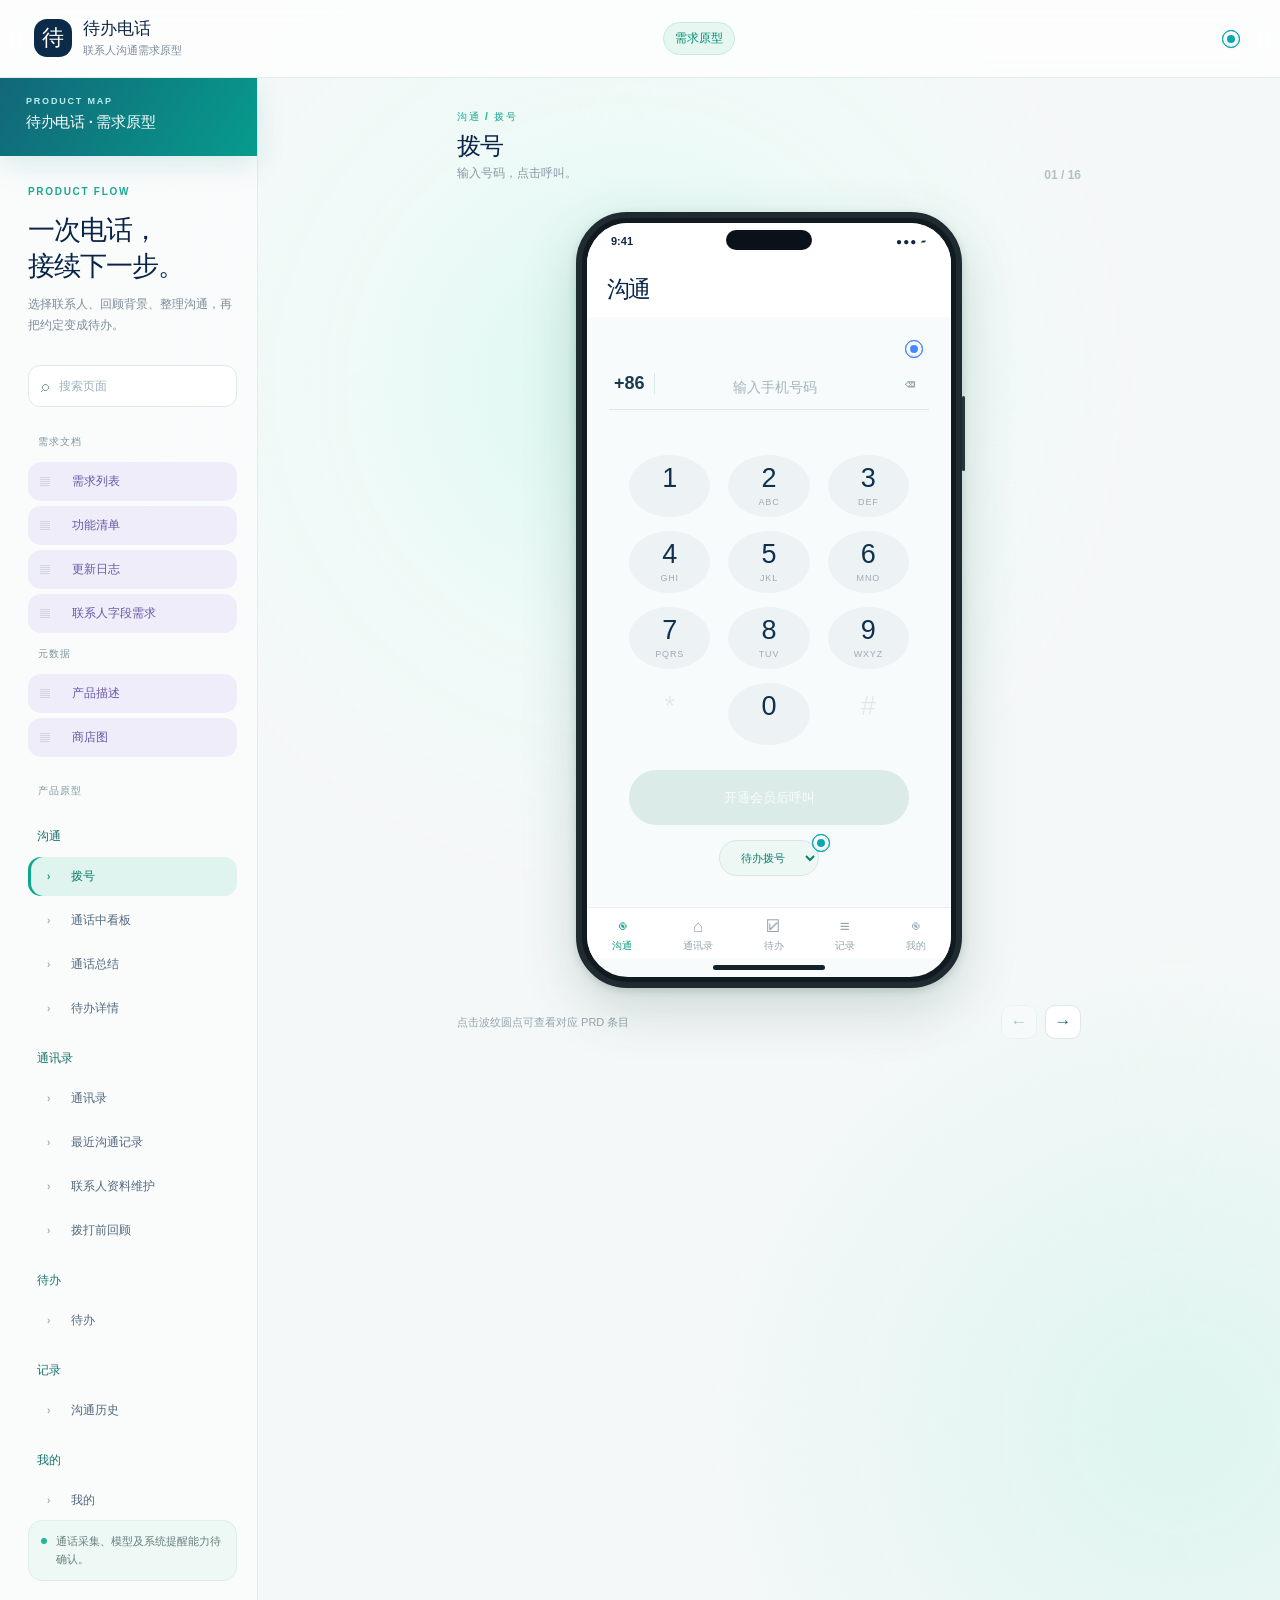
==== commit f37e99e4: "更新通用沟通原型与需求文档" ====
--- a/原型/index.html
+++ b/原型/index.html
@@ -4,21 +4,21 @@
   <meta charset="utf-8">
   <meta name="viewport" content="width=device-width, initial-scale=1">
   <meta name="theme-color" content="#edf7f5">
-  <title>待办电话 · 客户沟通需求原型</title>
+  <title>待办电话 · 联系人沟通需求原型</title>
   <link rel="stylesheet" href="styles.css">
 </head>
 <body>
   <div class="shell">
     <header class="workspace-header">
-      <div class="brand-lockup"><span class="brand-mark" aria-hidden="true">待</span><div><strong>待办电话</strong><small>客户沟通需求原型</small></div></div>
+      <div class="brand-lockup"><span class="brand-mark" aria-hidden="true">待</span><div><strong>待办电话</strong><small>联系人沟通需求原型</small></div></div>
       <div class="header-meta"><span class="meta-pill">需求原型</span></div>
-      <button class="mobile-spec-toggle module-link" type="button" data-action="toggle-spec" aria-label="打开模块说明"><span class="annotation-dot" aria-hidden="true"></span></button>
+      <button class="mobile-spec-toggle module-link" type="button" data-action="toggle-spec" aria-label="展开或收起模块说明" aria-controls="spec-panel" aria-expanded="false"><span class="annotation-dot" aria-hidden="true"></span></button>
     </header>
 
     <div class="workspace-grid">
       <aside class="journey" aria-label="原型导航">
         <div class="doc-brand"><span>PRODUCT MAP</span><strong>待办电话 · 需求原型</strong></div>
-        <div class="journey-intro"><span class="eyebrow">PRODUCT FLOW</span><h1>一次电话，<br>接续下一步。</h1><p>选择客户、回顾背景、整理沟通，再把约定变成待办。</p></div>
+        <div class="journey-intro"><span class="eyebrow">PRODUCT FLOW</span><h1>一次电话，<br>接续下一步。</h1><p>选择联系人、回顾背景、整理沟通，再把约定变成待办。</p></div>
         <nav id="journey-nav" class="journey-nav" aria-label="页面导航"></nav>
         <div class="journey-note"><span class="note-dot"></span><span>通话采集、模型及系统提醒能力待确认。</span></div>
       </aside>
@@ -26,11 +26,12 @@
       <main class="stage" id="main-content">
         <div class="stage-header"><div><span class="eyebrow" id="stage-kicker">沟通 / 拨号</span><h2 id="stage-title">拨号</h2><p id="stage-description">输入号码，点击呼叫。</p></div><span class="stage-counter" id="stage-counter">01 / 10</span></div>
         <div id="document-content" class="document-content" aria-live="polite"></div>
+        <div id="workspace-state-tabs" class="workspace-state-tabs-host" aria-label="原型状态切换"></div>
         <div class="phone-wrap"><div class="phone-frame"><div class="phone-screen"><div class="phone-status" aria-hidden="true"><span>9:41</span><span class="dynamic-island"></span><span class="status-icons">●●● ▰</span></div><div id="phone-content" class="phone-content"></div><div class="home-indicator" aria-hidden="true"></div></div></div></div>
         <div class="stage-foot"><span>点击波纹圆点可查看对应 PRD 条目</span><div><button type="button" class="stage-arrow" id="prev-page" aria-label="上一页">←</button><button type="button" class="stage-arrow" id="next-page" aria-label="下一页">→</button></div></div>
       </main>
 
-      <aside class="spec-panel" id="spec-panel" aria-label="需求说明面板"><div class="spec-top"><div><span class="eyebrow">REQUIREMENT NOTES</span><h2>模块需求说明</h2></div><button type="button" class="spec-close" data-action="toggle-spec" aria-label="关闭需求说明">×</button></div><p class="spec-hint">内容取自《docs/产品需求/需求说明.md》，并按页面映射到界面模块。</p><div id="spec-module-list" class="spec-module-list"></div><div id="spec-detail" class="spec-detail"></div><div class="spec-footer">产品规格草案 · 未定能力保留“待确认”标记</div></aside>
+      <aside class="spec-panel" id="spec-panel" aria-hidden="true" inert aria-label="需求说明面板"><div class="spec-top"><div><span class="eyebrow">REQUIREMENT NOTES</span><h2>模块需求说明</h2></div><button type="button" class="spec-close" data-action="close-spec" aria-label="关闭需求说明">×</button></div><p class="spec-hint">内容取自《docs/产品需求/需求说明.md》，并按页面映射到界面模块。</p><div id="spec-module-list" class="spec-module-list"></div><div id="spec-detail" class="spec-detail"></div><div class="spec-footer">产品规格草案 · 未定能力保留“待确认”标记</div></aside>
     </div>
   </div>
   <div id="modal-root"></div>
--- a/原型/styles.css
+++ b/原型/styles.css
@@ -52,3 +52,47 @@
 @media(prefers-reduced-motion:reduce){.annotation-dot::before,.annotation-dot::after{animation:none;opacity:.2}.annotation-dot::after{display:none}}
 
 .dial-input-region{position:relative;padding-top:17px;margin-bottom:18px}.dial-input-region>.module-link{position:absolute;top:-5px;right:0}
+
+.customer-phones{display:grid;gap:10px;margin:12px 0}.customer-phone-row{display:flex;align-items:center;gap:7px}.customer-phone-row .input-field{min-width:0;flex:1;margin:0}.customer-phone-row .dial-country{font-size:13px;padding-right:5px}.customer-phone-row .micro-button{flex:none}.secondary-button:disabled{opacity:.45;cursor:not-allowed}
+
+.membership-banner{display:flex;align-items:center;gap:12px;padding:17px;border-radius:14px;background:#f2f6f7;color:#536c7a}.membership-banner.active{background:linear-gradient(120deg,#10364a,#175c60);color:#d5f6ec}.membership-crown{font-size:32px}.membership-banner strong{font-size:15px}.membership-banner p{font-size:10px;line-height:1.6;margin:5px 0 0}.membership-rights{padding:5px 0;font-size:11px;color:#15957e}.membership-rights .locked{color:#8798a4}.subscription-plans{display:grid;grid-template-columns:repeat(3,minmax(0,1fr));gap:7px;margin:13px 0 17px}.subscription-plan{display:flex;flex-direction:column;gap:9px;align-items:center;border:1px solid #e1eae7;background:#fff;border-radius:13px;padding:15px 3px;color:#234654}.subscription-plan.selected{border-color:#0ba58d;background:#eaf8f2;box-shadow:0 0 0 1px #0ba58d}.subscription-plan strong{font-size:12px}.subscription-plan span{font-size:11px;color:#0c9b82}.subscription-plan small{font-size:9px;color:#8a9da3}.subscription-note{font-size:9px;line-height:1.6;color:#8b9da6;margin:11px 0 0}
+
+/* Collapsible requirement notes */
+.workspace-grid:not(.document-mode){grid-template-columns:258px minmax(390px,1fr) 0;transition:grid-template-columns .3s ease}
+.workspace-grid.spec-open:not(.document-mode){grid-template-columns:258px minmax(390px,1fr) 330px}
+.spec-panel{width:330px;min-width:0;visibility:hidden;opacity:0;transform:translateX(24px);pointer-events:none;transition:transform .3s ease,opacity .25s ease,visibility 0s .3s}
+.spec-panel.open{visibility:visible;opacity:1;transform:translateX(0);pointer-events:auto;transition-delay:0s}
+.spec-close{display:grid;place-items:center;flex:none;width:34px;height:34px;padding:0;border:1px solid #e1ece9;border-radius:10px;background:#f7fbfa;color:#365967;font-size:24px;line-height:1}
+.mobile-spec-toggle{display:grid}
+.dial-call-row{display:flex;align-items:center;justify-content:center;gap:10px;width:100%;margin-top:25px}
+.dial-body .dial-call-row .dial-call{flex:1;min-width:0;max-width:186px;margin:0;padding:0 12px}
+.call-mode-control{position:relative;flex:none;padding-top:0}
+.call-mode-control>.module-link{position:absolute;right:-3px;top:-20px}
+.call-mode-control select{height:44px;max-width:110px;border:1px solid #d6e8e3;border-radius:14px;padding:0 7px;background:#edf7f4;color:#147c70;font-size:11px;font-weight:700;cursor:pointer}
+.requirements-table th:nth-child(1),.requirements-table td:nth-child(1){width:7%}
+.requirements-table th:nth-child(2),.requirements-table td:nth-child(2){width:25%}
+.requirements-table th:nth-child(3),.requirements-table td:nth-child(3){width:54%}
+.requirements-table th:nth-child(4),.requirements-table td:nth-child(4){width:14%}
+@media(max-width:1180px){
+  .workspace-grid:not(.document-mode),.workspace-grid.spec-open:not(.document-mode){grid-template-columns:218px minmax(390px,1fr)}
+  .spec-panel{width:min(370px,100vw);transform:translateX(102%)}
+  .spec-panel.open{transform:translateX(0)}
+}
+@media(max-width:720px){.dial-call-row{margin-top:18px}.spec-panel{width:min(370px,100vw)}}
+@media(prefers-reduced-motion:reduce){.workspace-grid:not(.document-mode),.spec-panel{transition:none}}
+
+.workspace-state-tabs-host{width:min(100%,624px);display:flex;justify-content:center;margin:-5px 0 16px}.workspace-state-tabs{display:flex;align-items:center;gap:5px;padding:5px 7px;border:1px solid #dcebe7;border-radius:13px;background:#ffffffd9;box-shadow:0 5px 18px #184b400b}.workspace-state-tabs>span{padding:0 9px;color:#8498a1;font-size:10px;font-weight:750}.workspace-state-tabs button{border:0;border-radius:9px;background:transparent;padding:8px 13px;color:#657d87;font-size:11px;font-weight:700}.workspace-state-tabs button.active{background:#dff5ef;color:#087e70;box-shadow:inset 0 0 0 1px #bde9df}.workspace-state-tabs button:focus-visible{outline:2px solid #50bfa8;outline-offset:2px}@media(max-width:720px){.workspace-state-tabs-host{margin:-3px auto 10px;width:min(100%,386px)}}
+
+/* Dial action: wide centered call button, mode below */
+.dial-call-row{flex-direction:column;align-items:center;gap:12px;width:min(280px,100%)}
+.dial-body .dial-call-row .dial-call{flex:none;width:100%;max-width:none;min-width:0;margin:0}
+.call-mode-control{display:flex;align-items:center;justify-content:center;min-height:42px}
+.call-mode-control>.module-link{right:-17px;top:-9px}
+.call-mode-control select{max-width:none;min-width:100px;height:36px;border-radius:100px;text-align:center;text-align-last:center}
+@media(max-width:720px){.dial-call-row{margin-top:18px}}
+
+/* Keep the full dialing field inside the phone viewport. */
+.dial-body .dial-input-region{width:100%;min-width:0;max-width:100%}
+.dial-body .dial-number-box{width:100%;min-width:0;max-width:100%;box-sizing:border-box}
+.dial-body .dial-number-box input{width:0;min-width:0;flex:1 1 0}
+.dial-body .dial-country,.dial-body .dial-delete{flex:none}
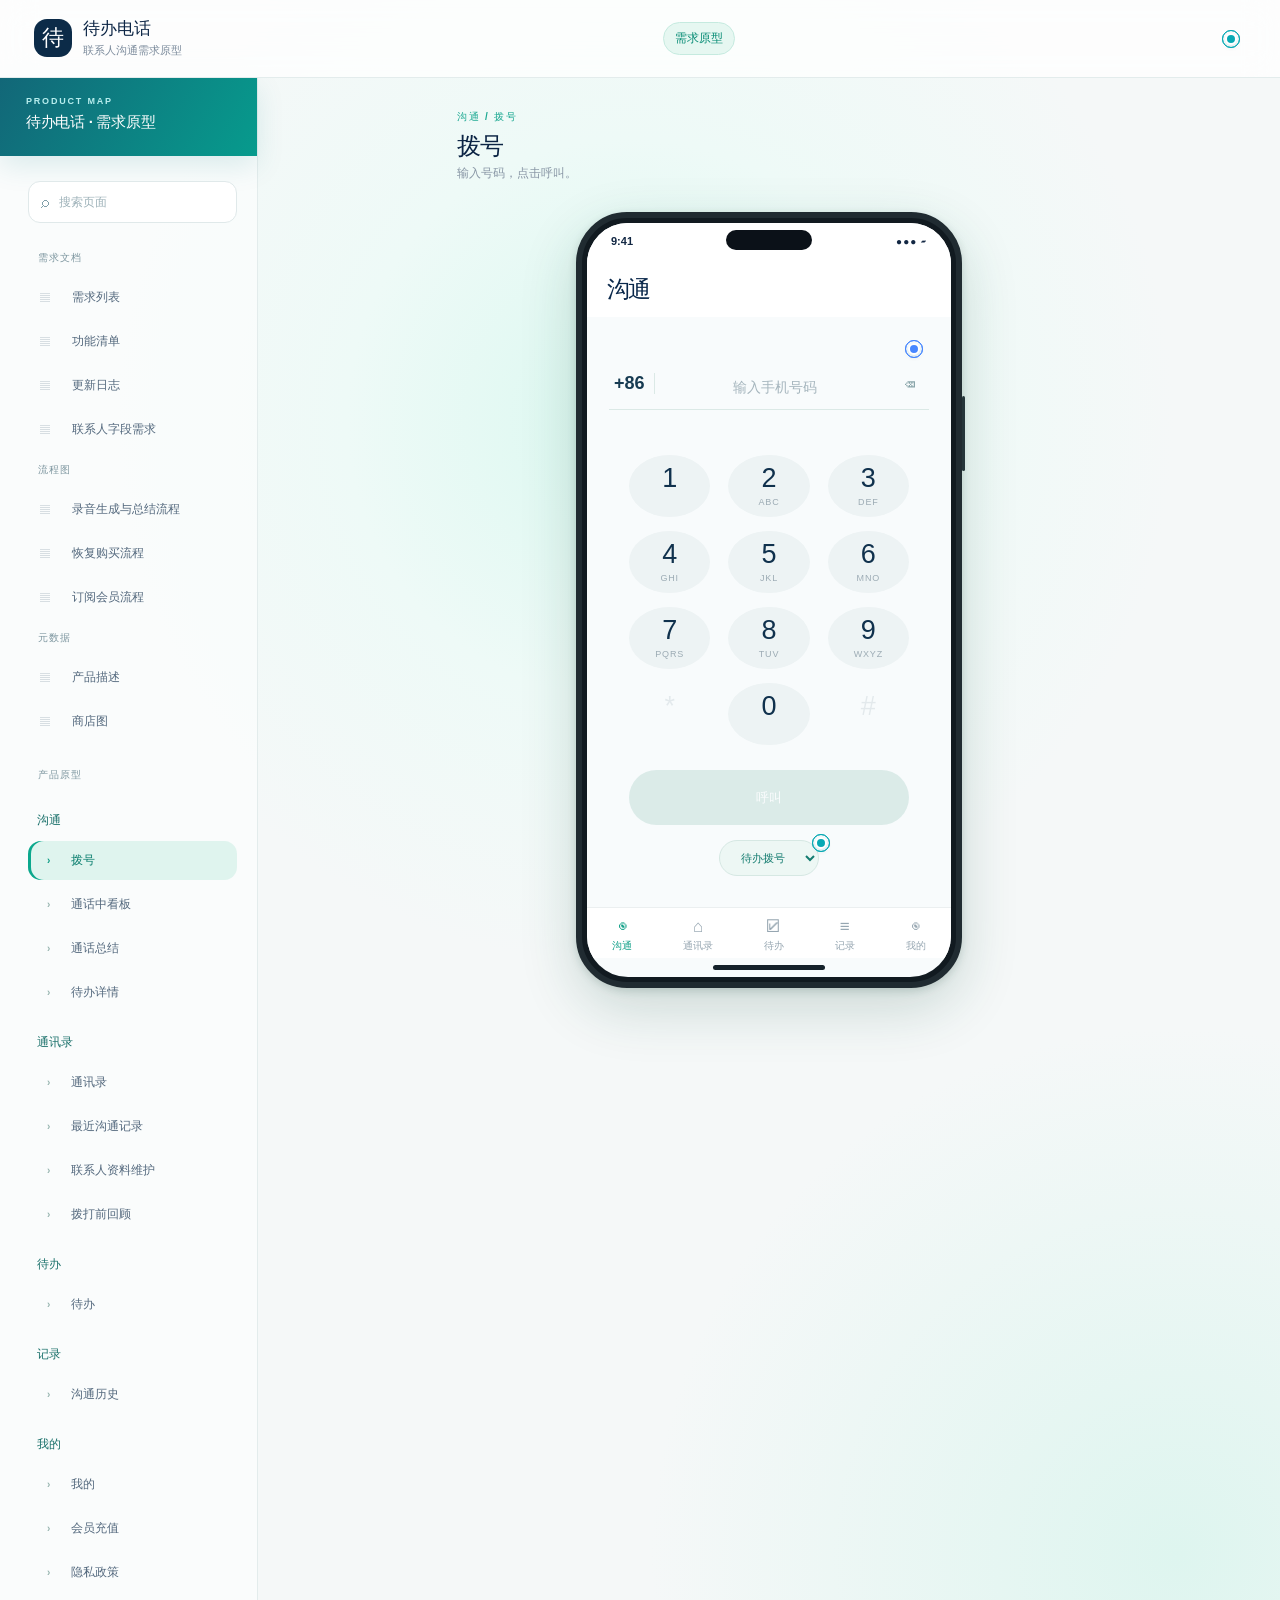
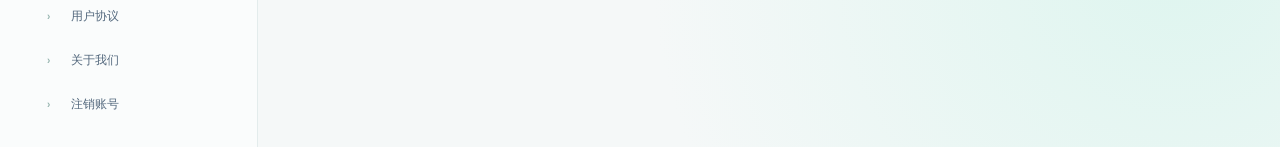
==== commit a46784cc: "完善录音流程与会员原型并同步提示词说明" ====
--- a/原型/index.html
+++ b/原型/index.html
@@ -18,17 +18,14 @@
     <div class="workspace-grid">
       <aside class="journey" aria-label="原型导航">
         <div class="doc-brand"><span>PRODUCT MAP</span><strong>待办电话 · 需求原型</strong></div>
-        <div class="journey-intro"><span class="eyebrow">PRODUCT FLOW</span><h1>一次电话，<br>接续下一步。</h1><p>选择联系人、回顾背景、整理沟通，再把约定变成待办。</p></div>
         <nav id="journey-nav" class="journey-nav" aria-label="页面导航"></nav>
-        <div class="journey-note"><span class="note-dot"></span><span>通话采集、模型及系统提醒能力待确认。</span></div>
       </aside>
 
       <main class="stage" id="main-content">
-        <div class="stage-header"><div><span class="eyebrow" id="stage-kicker">沟通 / 拨号</span><h2 id="stage-title">拨号</h2><p id="stage-description">输入号码，点击呼叫。</p></div><span class="stage-counter" id="stage-counter">01 / 10</span></div>
+        <div class="stage-header"><div><span class="eyebrow" id="stage-kicker">沟通 / 拨号</span><h2 id="stage-title">拨号</h2><p id="stage-description">输入号码，点击呼叫。</p></div></div>
         <div id="document-content" class="document-content" aria-live="polite"></div>
         <div id="workspace-state-tabs" class="workspace-state-tabs-host" aria-label="原型状态切换"></div>
         <div class="phone-wrap"><div class="phone-frame"><div class="phone-screen"><div class="phone-status" aria-hidden="true"><span>9:41</span><span class="dynamic-island"></span><span class="status-icons">●●● ▰</span></div><div id="phone-content" class="phone-content"></div><div class="home-indicator" aria-hidden="true"></div></div></div></div>
-        <div class="stage-foot"><span>点击波纹圆点可查看对应 PRD 条目</span><div><button type="button" class="stage-arrow" id="prev-page" aria-label="上一页">←</button><button type="button" class="stage-arrow" id="next-page" aria-label="下一页">→</button></div></div>
       </main>
 
       <aside class="spec-panel" id="spec-panel" aria-hidden="true" inert aria-label="需求说明面板"><div class="spec-top"><div><span class="eyebrow">REQUIREMENT NOTES</span><h2>模块需求说明</h2></div><button type="button" class="spec-close" data-action="close-spec" aria-label="关闭需求说明">×</button></div><p class="spec-hint">内容取自《docs/产品需求/需求说明.md》，并按页面映射到界面模块。</p><div id="spec-module-list" class="spec-module-list"></div><div id="spec-detail" class="spec-detail"></div><div class="spec-footer">产品规格草案 · 未定能力保留“待确认”标记</div></aside>
--- a/原型/styles.css
+++ b/原型/styles.css
@@ -89,6 +89,8 @@
 .call-mode-control{display:flex;align-items:center;justify-content:center;min-height:42px}
 .call-mode-control>.module-link{right:-17px;top:-9px}
 .call-mode-control select{max-width:none;min-width:100px;height:36px;border-radius:100px;text-align:center;text-align-last:center}
+.service-call-modal{max-width:420px}.service-call-number{display:flex;align-items:center;justify-content:space-between;gap:12px;margin:18px 0;padding:16px;border:1px solid #d9ebe7;border-radius:14px;background:#f3faf8}.service-call-number span{color:#66817f;font-size:12px}.service-call-number strong{color:#087e70;font-size:20px;letter-spacing:.04em}.service-call-modal .primary-button:disabled{cursor:not-allowed;opacity:.48}
+.doc-nav-item{background:transparent;color:#53687d}.doc-nav-item:hover{background:#edf6f3}.doc-nav-item.active{background:#dff4ee;color:#087d6d}
 @media(max-width:720px){.dial-call-row{margin-top:18px}}
 
 /* Keep the full dialing field inside the phone viewport. */
@@ -96,3 +98,43 @@
 .dial-body .dial-number-box{width:100%;min-width:0;max-width:100%;box-sizing:border-box}
 .dial-body .dial-number-box input{width:0;min-width:0;flex:1 1 0}
 .dial-body .dial-country,.dial-body .dial-delete{flex:none}
+
+/* Hide scrollbars on the workspace, phone preview, panels and document tables. */
+html,body{overflow-x:hidden;scrollbar-width:none;-ms-overflow-style:none}
+*,*::before,*::after{scrollbar-width:none;-ms-overflow-style:none}
+*::-webkit-scrollbar{display:none;width:0;height:0}
+
+.live-other-phones{margin:12px 0 0 52px;color:#637d89;font-size:10px}.live-other-phones summary{cursor:pointer;width:fit-content;color:#0b9580;font-weight:700}.live-other-phones-list{display:grid;gap:7px;margin-top:9px}.live-other-phones-list>div{padding:7px 9px;border-radius:8px;background:#f3f8f7;color:#355b65;font-variant-numeric:tabular-nums}
+
+/* Recording-to-todo flowchart */
+.flow-doc{max-width:1500px}.native-flow{margin:24px 0;padding:22px;border:1px solid #dceae8;border-radius:22px;background:linear-gradient(180deg,#f7fbfa,#fff 25%)}.flow-toolbar{display:flex;justify-content:space-between;gap:12px;margin-bottom:18px}.flow-legend{display:flex;flex-wrap:wrap;gap:8px}.flow-legend span{display:inline-flex;align-items:center;gap:6px;padding:6px 10px;border-radius:999px;background:#eaf5f2;color:#4b6e70;font-size:11px;font-weight:700}.flow-legend i{width:9px;height:9px;border-radius:3px;background:#16ad97}.flow-legend span:nth-child(2) i{background:#8b62da;transform:rotate(45deg)}.flow-legend span:nth-child(3) i{background:#f1a551;border-radius:50%}.flow-legend span:nth-child(4) i{background:#e76c73}.flow-layout{display:grid;grid-template-columns:minmax(0,1fr) minmax(220px,290px);gap:20px;align-items:start}.flow-map{min-width:0;padding:26px 20px 32px;border:1px solid #e8f0ef;border-radius:18px;background-color:#fff;background-image:radial-gradient(circle,#a4c6c24a 1px,transparent 1px);background-size:18px 18px}.flow-row{display:grid;grid-template-columns:minmax(110px,1fr) minmax(180px,270px) minmax(110px,1fr);gap:28px;align-items:center}.flow-center{grid-column:2}.flow-node{min-height:56px;display:flex;align-items:center;justify-content:center;position:relative;padding:12px 15px;border:1px solid #b9d2cf;border-radius:14px;background:#fff;color:#1b4143;box-shadow:0 8px 22px #1b62550d;text-align:center;font-size:12px;font-weight:750;line-height:1.5}.flow-node.terminal{border-color:#8dd6c9;border-radius:999px;background:linear-gradient(135deg,#ddf6f0,#f3fcfa);color:#087b6d}.flow-node.action{border-color:#b6d2f3;background:#f6faff}.flow-node.output{border-color:#d7c7ed;background:#fbf8ff}.flow-node.toast-node{border-color:#f1c8c9;background:#fff6f6;color:#94535a}.flow-node.decision{z-index:0;min-height:144px;padding:30px 42px;border:0;border-radius:0;background:transparent;box-shadow:none}.flow-node.decision::before,.flow-node.decision::after{content:"";position:absolute;clip-path:polygon(50% 0,100% 50%,50% 100%,0 50%);z-index:-1}.flow-node.decision::before{inset:0 5px;background:#bba4df}.flow-node.decision::after{inset:3px 8px;background:linear-gradient(135deg,#f4efff,#fff)}.flow-connector{position:relative;width:2px;height:34px;margin:auto;background:#91b0ae}.flow-connector::after{content:"";position:absolute;left:50%;bottom:-2px;transform:translateX(-50%);border:5px solid transparent;border-top-color:#719795}.flow-connector[data-label]::before{content:attr(data-label);position:absolute;top:9px;left:13px;padding:2px 7px;border:1px solid #ddcff1;border-radius:999px;background:#f7f1ff;color:#694d83;font-size:10px;font-weight:800;white-space:nowrap}.flow-side{position:relative;grid-column:3}.flow-side::before{content:"";position:absolute;top:50%;left:-28px;width:28px;border-top:2px dashed #91b0ae}.flow-branch-label{position:absolute;top:50%;left:-21px;transform:translateY(-50%);z-index:1;padding:2px 6px;border:1px solid #ddcff1;border-radius:999px;background:#f7f1ff;color:#694d83;font-size:10px;font-weight:800}.flow-notes{display:grid;gap:10px;max-height:850px;overflow:auto}.flow-note-card{padding:13px 15px;border:1px solid #e0ece9;border-radius:15px;background:#fff;box-shadow:0 5px 14px #1b625509}.flow-note-card h3{margin:0 0 5px;color:#087f75;font-size:12px}.flow-note-card p{margin:3px 0;color:#526d70;font-size:11px;line-height:1.55}.flow-note-card .flow-note-actor{color:#849a9a;font-size:10px}.flow-open-items{max-width:none}@media(max-width:1050px){.flow-layout{grid-template-columns:1fr}.flow-notes{grid-template-columns:repeat(2,minmax(0,1fr));max-height:none;overflow:visible}}@media(max-width:650px){.native-flow{padding:12px}.flow-map{padding:18px 12px 26px}.flow-row{grid-template-columns:minmax(0,1fr) minmax(150px,230px) minmax(0,1fr);gap:10px}.flow-node{font-size:11px;padding:9px}.flow-node.decision{min-height:118px;padding:25px}.flow-side{grid-column:1/-1;justify-self:center;width:min(100%,230px);margin:7px 0}.flow-side::before{display:none}.flow-branch-label{top:-9px;left:8px;transform:none}.flow-notes{grid-template-columns:1fr}}
+.flow-open-items{max-width:1100px;margin:24px auto 0;padding:19px 24px;border:1px solid #e4eeec;border-radius:16px;background:#f8fbfa}.flow-open-items h2{margin:0 0 10px;font-size:16px;color:#1d4850}.flow-open-items .markdown-content{font-size:12px}.flow-doc{max-width:1500px;margin:0 auto}@media(max-width:720px){.flow-open-items{padding:15px}}
+
+/* Multiple contact numbers */
+.customer-phones{gap:8px}.customer-phone-row{display:block;padding:10px;border:1px solid #e0ebe9;border-radius:12px;background:#fafdfc}.customer-phone-row.primary{border-color:#b9e6dc;background:#f3fbf8}.customer-phone-heading{display:flex;align-items:center;gap:6px;margin-bottom:8px}.customer-phone-index{color:#91a9ae;font-size:10px;font-weight:800;font-variant-numeric:tabular-nums}.customer-phone-label{color:#294d5b;font-size:11px;font-weight:800}.customer-phone-badge{margin-left:auto;padding:3px 6px;border-radius:6px;background:#dff4ee;color:#078873;font-size:9px;font-weight:800}.customer-phone-controls{display:flex;align-items:center;gap:7px}.customer-phone-controls .input-field{min-width:0;flex:1;margin:0}.customer-phone-controls .dial-country{font-size:12px;padding-right:2px}.customer-phone-controls .micro-button{flex:none}
+
+.restore-purchase-button{width:100%;margin-top:8px}
+
+.flow-layout.without-notes{grid-template-columns:minmax(0,1fr)}
+.flow-tabs{display:flex;flex-wrap:wrap;gap:8px;margin:20px 0 8px}.flow-tab{border:1px solid #d9e8e5;border-radius:10px;background:#f7fbfa;color:#557178;padding:10px 13px;font-size:12px;font-weight:750}.flow-tab:hover{background:#eaf6f2}.flow-tab.active{border-color:#7fd0c0;background:#def4ec;color:#087d6d}.flow-tab:focus-visible{outline:3px solid #79d8c4;outline-offset:2px}
+
+/* My account and subscription screens */
+.mine-body,.subscription-body,.about-body,.legal-body,.delete-body{background:linear-gradient(160deg,#e8f7f5,#f8fbfc 58%);min-height:100%}
+.mine-profile{display:flex;align-items:center;gap:13px;padding:10px 4px 17px;color:#153a43}.mine-profile-icon{display:grid;place-items:center;flex:none;width:52px;height:52px;border-radius:18px;background:linear-gradient(135deg,#28c7c4,#077b89);color:#fff;font-size:24px;font-weight:800}.mine-profile strong{display:block;font-size:20px}.mine-profile span:not(.mine-profile-icon){display:block;margin-top:5px;color:#839ba4;font-size:11px}.mine-profile .module-link{margin-left:auto}
+.mine-member-card{position:relative;overflow:hidden;border-radius:22px;background:linear-gradient(125deg,#173f4b,#087f83);padding:23px 20px;color:#fff;box-shadow:0 16px 28px #164e5625}.mine-member-card::after{content:"";position:absolute;right:-35px;bottom:-75px;width:190px;height:190px;border-radius:50%;background:#ffffff1a}.mine-member-card>strong{position:relative;z-index:1;display:block;font-size:19px}.mine-member-card p{position:relative;z-index:1;margin:9px 0 19px;color:#d3eeec;font-size:11px;line-height:1.6}.mine-member-card button[data-go]{position:relative;z-index:1;border:0;border-radius:11px;background:#ecfffb;color:#087c78;padding:10px 16px;font-size:11px;font-weight:800}.mine-member-card .module-link{position:absolute;right:16px;top:16px;z-index:2}
+.mine-settings-list{overflow:hidden;margin-top:18px;border:1px solid #e4eded;border-radius:20px;background:#fff;box-shadow:0 7px 22px #143b4a0b}.mine-settings-row{display:flex;align-items:center;gap:13px;width:100%;padding:13px 15px;border:0;border-bottom:1px solid #e9f0ef;background:#fff;color:#173942;text-align:left}.mine-settings-row:last-child{border-bottom:0}.mine-settings-row:hover{background:#f5fbf9}.mine-settings-row strong{flex:1;font-size:13px}.mine-settings-row.danger{color:#d95e65}.mine-settings-icon{display:grid;place-items:center;width:34px;height:34px;border-radius:11px;background:#e3f7f6;color:#0a9ca3;font-size:18px}.mine-settings-row.danger .mine-settings-icon{background:#fff0f1;color:#dd6168}
+.subscription-body{padding-bottom:190px}.subscription-hero{text-align:center;padding:22px 15px;margin:3px 0 14px;border:1px solid #d4efed;border-radius:22px;background:linear-gradient(135deg,#fff,#e8faf7)}.subscription-hero>span{display:grid;place-items:center;width:63px;height:63px;margin:0 auto 12px;border-radius:19px;background:linear-gradient(135deg,#2bbebc,#006c7e);color:#fff;font-size:27px;box-shadow:0 9px 22px #0b80843b}.subscription-hero strong{display:block;color:#16464b;font-size:16px}.subscription-hero p{margin:7px 0 0;color:#78969a;font-size:11px}.subscription-plan-list{display:grid;gap:10px}.subscription-option{display:flex;align-items:center;gap:9px;width:100%;min-height:70px;padding:14px;border:1px solid #deebeb;border-radius:17px;background:#fff;color:#173e47;text-align:left}.subscription-option.selected{border-color:#22b6a8;background:#e6f8f4;box-shadow:inset 4px 0 #08a796}.subscription-option-name{font-size:17px;font-weight:850}.subscription-option-cycle{flex:1;padding-left:10px;border-left:1px solid #d5e6e4;color:#81999d;font-size:10px}.subscription-option strong{color:#0c8183;font-size:11px;white-space:nowrap}.subscription-benefits{margin:17px 3px;color:#456a70;font-size:11px}.subscription-benefits>strong{font-size:12px;color:#244c52}.subscription-benefits p{margin:7px 0}.subscription-bottom{position:sticky;bottom:0;z-index:2;margin-top:-176px;padding:13px 16px 17px;border-top:1px solid #e4eeee;border-radius:20px 20px 0 0;background:#ffffffed;text-align:center;box-shadow:0 -9px 25px #164c5114}.subscription-bottom>p{margin:0 0 10px;color:#5e8085;font-size:10px;font-weight:700}.subscription-restore{border:0;background:transparent;color:#087f80;font-size:11px;font-weight:750;margin:9px auto}.subscription-legal{color:#8ba2a6;font-size:9px;line-height:1.5}.subscription-legal button{border:0;background:transparent;color:#0b8790;padding:0;font-size:inherit;text-decoration:underline}
+.legal-card{padding:20px;border:1px solid #e2ecec;border-radius:21px;background:#fff;color:#55727a;line-height:1.7;box-shadow:0 8px 22px #164c5110}.legal-card h2{margin:0 0 11px;color:#183c43;font-size:19px}.legal-card h3{margin:16px 0 5px;color:#204c51;font-size:13px}.legal-card p,.legal-card li{font-size:11px;line-height:1.8}.legal-card ol{padding-left:19px}.legal-card li{margin:9px 0}.legal-draft{display:inline-block;margin-bottom:10px;color:#138e86;font-size:10px;font-weight:800}.about-brand{text-align:center;padding:37px 0 12px;color:#204a50}.about-brand .mine-profile-icon{margin:0 auto 11px}.about-brand strong{display:block;font-size:19px}.about-brand p{font-size:11px;color:#82999d}.about-version{text-align:center;color:#9caaad;font-size:10px;margin-top:20px}.delete-body{display:flex;flex-direction:column;gap:20px}.delete-continue{margin-top:auto;min-height:45px;border:0;border-radius:12px;background:#e8eeee;color:#587276;font-size:12px;font-weight:800}
+
+/* AI prompt details beside the recording-to-todo flow */
+.flow-layout.with-ai-panel{grid-template-columns:minmax(0,1fr) minmax(300px,380px);gap:18px}
+.flow-ai-panel{display:grid;align-content:start;gap:14px;min-width:0}
+.flow-ai-card{min-width:0;padding:18px 19px;border:1px solid #dce9eb;border-radius:18px;background:#fff;box-shadow:0 7px 20px #143e4c0a}
+.flow-ai-card h2{margin:0 0 12px;color:#087f88;font-size:16px;line-height:1.35}
+.flow-ai-card .markdown-content{font-size:12px;line-height:1.7;color:#4b6770}
+.flow-ai-card .markdown-content p{margin:0 0 9px}
+.flow-ai-card .markdown-content li{margin:6px 0}
+.flow-ai-card .markdown-content ul{margin:0;padding-left:20px}
+.flow-ai-card pre{margin:0;padding:14px;border-radius:13px;background:#f1f6f7;color:#294b56;font-size:11px;line-height:1.65;white-space:pre-wrap;overflow-wrap:anywhere}
+@media(max-width:1180px){.flow-layout.with-ai-panel{grid-template-columns:minmax(0,1fr)}.flow-ai-panel{grid-template-columns:repeat(2,minmax(0,1fr))}.flow-ai-card:nth-child(3),.flow-ai-card:nth-child(4),.flow-ai-card:nth-child(5){grid-column:1/-1}}
+@media(max-width:720px){.flow-ai-panel{grid-template-columns:1fr}.flow-ai-card:nth-child(n){grid-column:auto}.flow-ai-card{padding:15px}}
